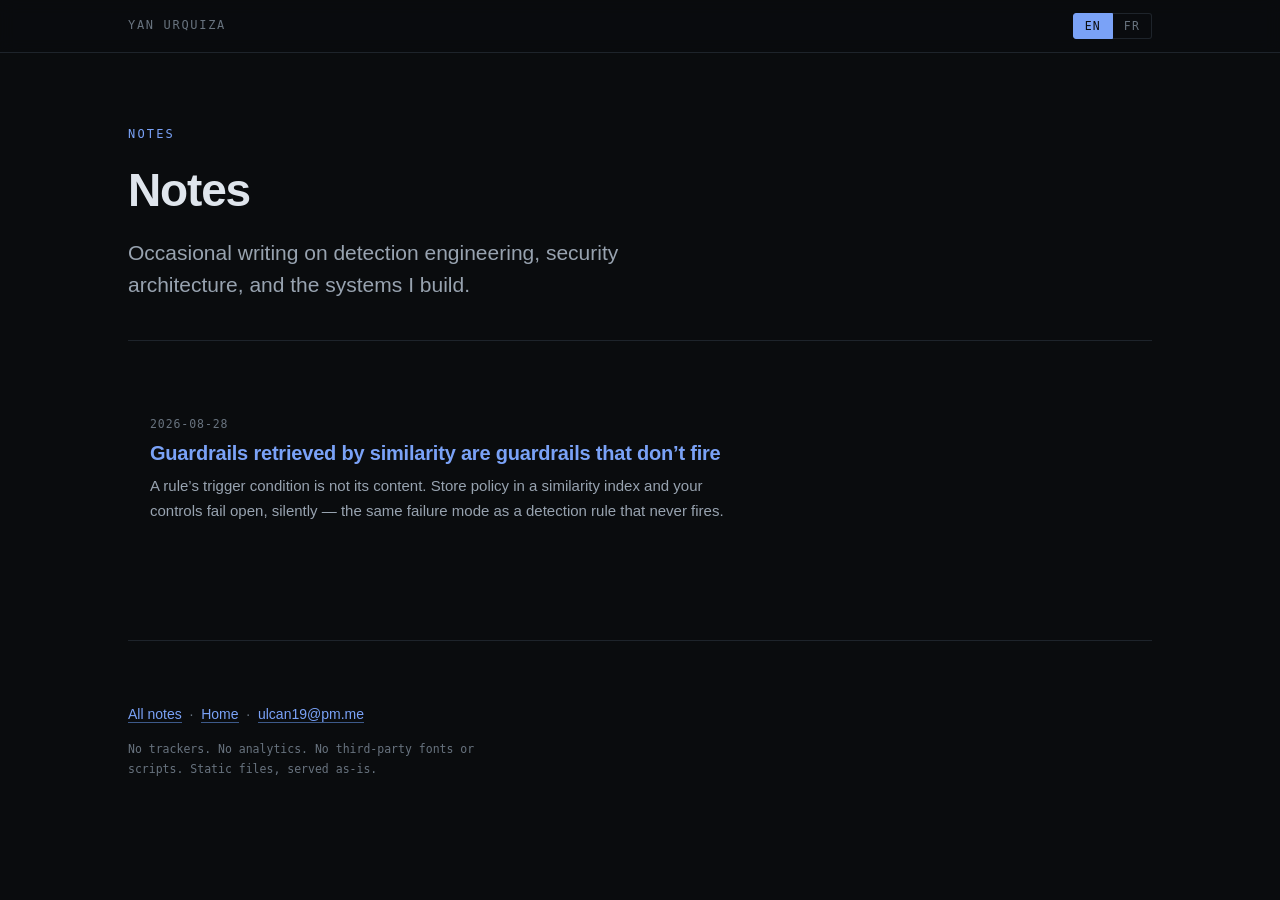
==== notes/index.html @ e9f8033a "Add files via upload" ====
<!DOCTYPE html>
<!--
  Same rules as the front page: one file, no build output you cannot read,
  no third-party anything. The CSP below is enforced by hash, so if you
  change a byte of the inline style or script, the page stops executing it.
  Regenerate with build.py rather than editing the hashes by hand.

  Disclosure policy: /.well-known/security.txt
  - Yan
-->
<html lang="en">
<head>
<meta charset="utf-8">
<meta http-equiv="Content-Security-Policy" content="default-src 'none'; script-src 'sha256-jDM9x6cBSdHw3IlmxhDavpbhiIbKsxoXAGTgVjQn0KA='; style-src 'sha256-35J4e5z7XOuIh4kIiBUbuSPBWTdDoBjlUQrKYLNTdx4='; img-src 'self' data:; connect-src 'none'; form-action 'none'; base-uri 'none'; upgrade-insecure-requests">
<meta name="viewport" content="width=device-width, initial-scale=1">
<title>Notes — Yan Urquiza</title>
<meta name="description" content="Occasional writing on detection engineering, security architecture, and the systems I build.">
<meta property="og:title" content="Notes — Yan Urquiza">
<meta property="og:description" content="Occasional writing on detection engineering, security architecture, and the systems I build.">
<meta property="og:type" content="website">
<link rel="canonical" href="https://yan.kitaribu.xyz/notes/">
<style>
:root{
  --bg:#0a0c0e; --bg-2:#101317; --line:#1e242b; --line-2:#2a323b;
  --fg:#dfe5ec; --fg-dim:#98a3b0; --fg-faint:#68737f;
  --accent:#7aa2f7; --accent-dim:#3d5a8a; --warm:#e0a458; --good:#6cc39a;
  --mono:ui-monospace,"SF Mono",SFMono-Regular,"JetBrains Mono",Menlo,Consolas,monospace;
  --sans:-apple-system,BlinkMacSystemFont,"Segoe UI",Inter,Roboto,Helvetica,Arial,sans-serif;
  --measure:68ch;
}
*{box-sizing:border-box}
html{scroll-behavior:smooth}
body{margin:0;background:var(--bg);color:var(--fg);font-family:var(--sans);font-size:16.5px;line-height:1.65;-webkit-font-smoothing:antialiased}
.wrap{max-width:1080px;margin:0 auto;padding:0 28px}
a{color:var(--accent);text-decoration:none;border-bottom:1px solid var(--accent-dim)}
a:hover{border-bottom-color:var(--accent)}
.langbar{position:sticky;top:0;z-index:20;background:rgba(10,12,14,.86);backdrop-filter:blur(8px);border-bottom:1px solid var(--line)}
.langbar .wrap{display:flex;justify-content:space-between;align-items:center;height:52px;gap:16px}
.sig{font-family:var(--mono);font-size:12px;letter-spacing:.14em;text-transform:uppercase;color:var(--fg-faint);border:0}
a.sig:hover{color:var(--fg)}
.langs{display:flex}
.langs button{font-family:var(--mono);font-size:11.5px;letter-spacing:.1em;background:transparent;color:var(--fg-faint);border:1px solid var(--line);padding:5px 11px;cursor:pointer;transition:.15s}
.langs button:first-child{border-radius:3px 0 0 3px}
.langs button:last-child{border-radius:0 3px 3px 0;border-left:0}
.langs button[aria-pressed="true"]{color:var(--bg);background:var(--accent);border-color:var(--accent)}
.eyebrow{font-family:var(--mono);font-size:12px;letter-spacing:.18em;text-transform:uppercase;color:var(--accent);margin:0 0 20px}
h1{font-size:clamp(30px,4.6vw,46px);line-height:1.1;letter-spacing:-.025em;margin:0 0 22px;font-weight:600;max-width:24ch}
footer{padding:48px 0 72px;color:var(--fg-faint);font-size:14px;border-top:1px solid var(--line);margin-top:64px}
.foot-note{font-family:var(--mono);font-size:11.5px;line-height:1.7;max-width:52ch;margin:14px 0 0}
[data-lang-block]{display:none}
[data-lang-block].on{display:block}
.post-head{padding:72px 0 40px;border-bottom:1px solid var(--line)}
.meta{font-family:var(--mono);font-size:11.5px;letter-spacing:.1em;text-transform:uppercase;color:var(--fg-faint);margin:0}
.standfirst{font-size:clamp(18px,2.2vw,21px);line-height:1.5;color:var(--fg-dim);max-width:46ch;margin:0}
.prose{padding:48px 0 8px;max-width:var(--measure)}
.prose h2{font-size:clamp(21px,2.7vw,27px);line-height:1.25;letter-spacing:-.02em;margin:52px 0 16px;font-weight:600}
.prose h2:first-child{margin-top:0}
.prose h3{font-size:17.5px;margin:34px 0 10px;font-weight:600;letter-spacing:-.01em}
.prose p{margin:0 0 18px}
.prose ul,.prose ol{margin:0 0 18px;padding-left:22px}
.prose li{margin:0 0 9px}
.prose strong{color:var(--fg);font-weight:600}
.prose code{font-family:var(--mono);font-size:.88em;color:var(--warm);background:var(--bg-2);border:1px solid var(--line);border-radius:3px;padding:1px 5px}
.quote{border-left:2px solid var(--accent-dim);padding:2px 0 2px 20px;margin:0 0 20px;color:var(--fg);font-family:var(--mono);font-size:14.5px;line-height:1.6}
.callout{border:1px solid var(--line);border-left:2px solid var(--warm);border-radius:0 4px 4px 0;background:var(--bg-2);padding:20px 22px;margin:0 0 22px}
.callout p:last-child{margin-bottom:0}
.layers{width:100%;border-collapse:collapse;margin:0 0 22px;font-size:14.5px}
.layers th,.layers td{text-align:left;padding:11px 14px 11px 0;border-bottom:1px solid var(--line);vertical-align:top}
.layers th{font-family:var(--mono);font-size:11px;letter-spacing:.12em;text-transform:uppercase;color:var(--fg-faint);font-weight:400}
.layers td:first-child{color:var(--fg);font-weight:600;white-space:nowrap}
.layers code{white-space:nowrap}
.kicker{font-size:19px;line-height:1.5;color:var(--fg);border-top:1px solid var(--line);padding-top:26px;margin:38px 0 0}
.repo{display:flex;flex-wrap:wrap;gap:10px;margin:34px 0 0}
.repo a{font-family:var(--mono);font-size:12.5px;letter-spacing:.06em;border:1px solid var(--line-2);border-radius:3px;padding:10px 16px;color:var(--fg-dim);transition:.15s}
.repo a:hover{color:var(--fg);border-color:var(--accent-dim);background:var(--bg-2)}
.notes-list{list-style:none;margin:0;padding:0;max-width:var(--measure)}
.notes-list li{border-bottom:1px solid var(--line);padding:26px 0}
.notes-list li:last-child{border-bottom:0}
.notes-list .d{font-family:var(--mono);font-size:11.5px;letter-spacing:.08em;color:var(--fg-faint);display:block;margin-bottom:7px}
.notes-list h2{font-size:20px;margin:0 0 8px;font-weight:600;letter-spacing:-.01em}
.notes-list h2 a{border:0}
.notes-list p{color:var(--fg-dim);font-size:15px;margin:0}
</style>
</head>
<body>
<div class="langbar">
  <div class="wrap">
    <a class="sig" href="/">Yan Urquiza</a>
    <div class="langs" role="group" aria-label="Language">
      <button type="button" data-lang="en" aria-pressed="true">EN</button>
      <button type="button" data-lang="fr" aria-pressed="false">FR</button>
    </div>
  </div>
</div>
<div class="wrap">
<header class="post-head">
  <p class="eyebrow" data-en="Notes" data-fr="Notes"></p>
  <h1 data-en="Notes" data-fr="Notes"></h1>
  <p class="standfirst" data-en="Occasional writing on detection engineering, security architecture, and the systems I build."
     data-fr="Écrits occasionnels sur l&rsquo;ingénierie de détection, l&rsquo;architecture de sécurité, et les systèmes que je construis."></p>
</header>

<section class="prose">
<ul class="notes-list">
  <li>
    <span class="d"><time datetime="2026-08-28">2026-08-28</time></span>
    <h2><a href="/notes/guardrails-retrieved-by-similarity/"
           data-en="Guardrails retrieved by similarity are guardrails that don&rsquo;t fire"
           data-fr="Un garde-fou récupéré par similarité est un garde-fou qui ne se déclenche pas"></a></h2>
    <p data-en="A rule&rsquo;s trigger condition is not its content. Store policy in a similarity index and your controls fail open, silently &mdash; the same failure mode as a detection rule that never fires."
       data-fr="La condition de déclenchement d&rsquo;une règle n&rsquo;est pas son contenu. Rangez la politique dans un index de similarité et vos contrôles échouent en silence &mdash; le mode de défaillance d&rsquo;une règle de détection qui ne se déclenche jamais."></p>
  </li>
</ul>
</section>

<footer>
  <p><a href="/notes/" data-en="All notes" data-fr="Toutes les notes"></a> &nbsp;·&nbsp; <a href="/" data-en="Home" data-fr="Accueil"></a> &nbsp;·&nbsp; <a href="mailto:ulcan19@pm.me">ulcan19@pm.me</a></p>
  <p class="foot-note" data-en="No trackers. No analytics. No third-party fonts or scripts. Static files, served as-is."
     data-fr="Aucun traceur. Aucune analytique. Aucune police ni script tiers. Des fichiers statiques, servis tels quels."></p>
</footer>
</div>
<script>
(function(){
  var buttons = document.querySelectorAll('.langs button');
  var blocks = document.querySelectorAll('[data-lang-block]');
  var attrs = document.querySelectorAll('[data-en],[data-fr]');
  function setLang(lang){
    document.documentElement.lang = lang;
    blocks.forEach(function(b){ b.classList.toggle('on', b.dataset.langBlock === lang); });
    attrs.forEach(function(n){
      var v = n.getAttribute('data-' + lang);
      if (v !== null) n.textContent = v;
    });
    buttons.forEach(function(b){ b.setAttribute('aria-pressed', String(b.dataset.lang === lang)); });
    try { localStorage.setItem('yu-lang', lang); } catch(e){}
  }
  buttons.forEach(function(b){ b.addEventListener('click', function(){ setLang(b.dataset.lang); }); });
  var saved = null;
  try { saved = localStorage.getItem('yu-lang'); } catch(e){}
  if (!saved) saved = (navigator.language||'en').toLowerCase().indexOf('fr') === 0 ? 'fr' : 'en';
  setLang(saved);
})();
</script>
</body>
</html>
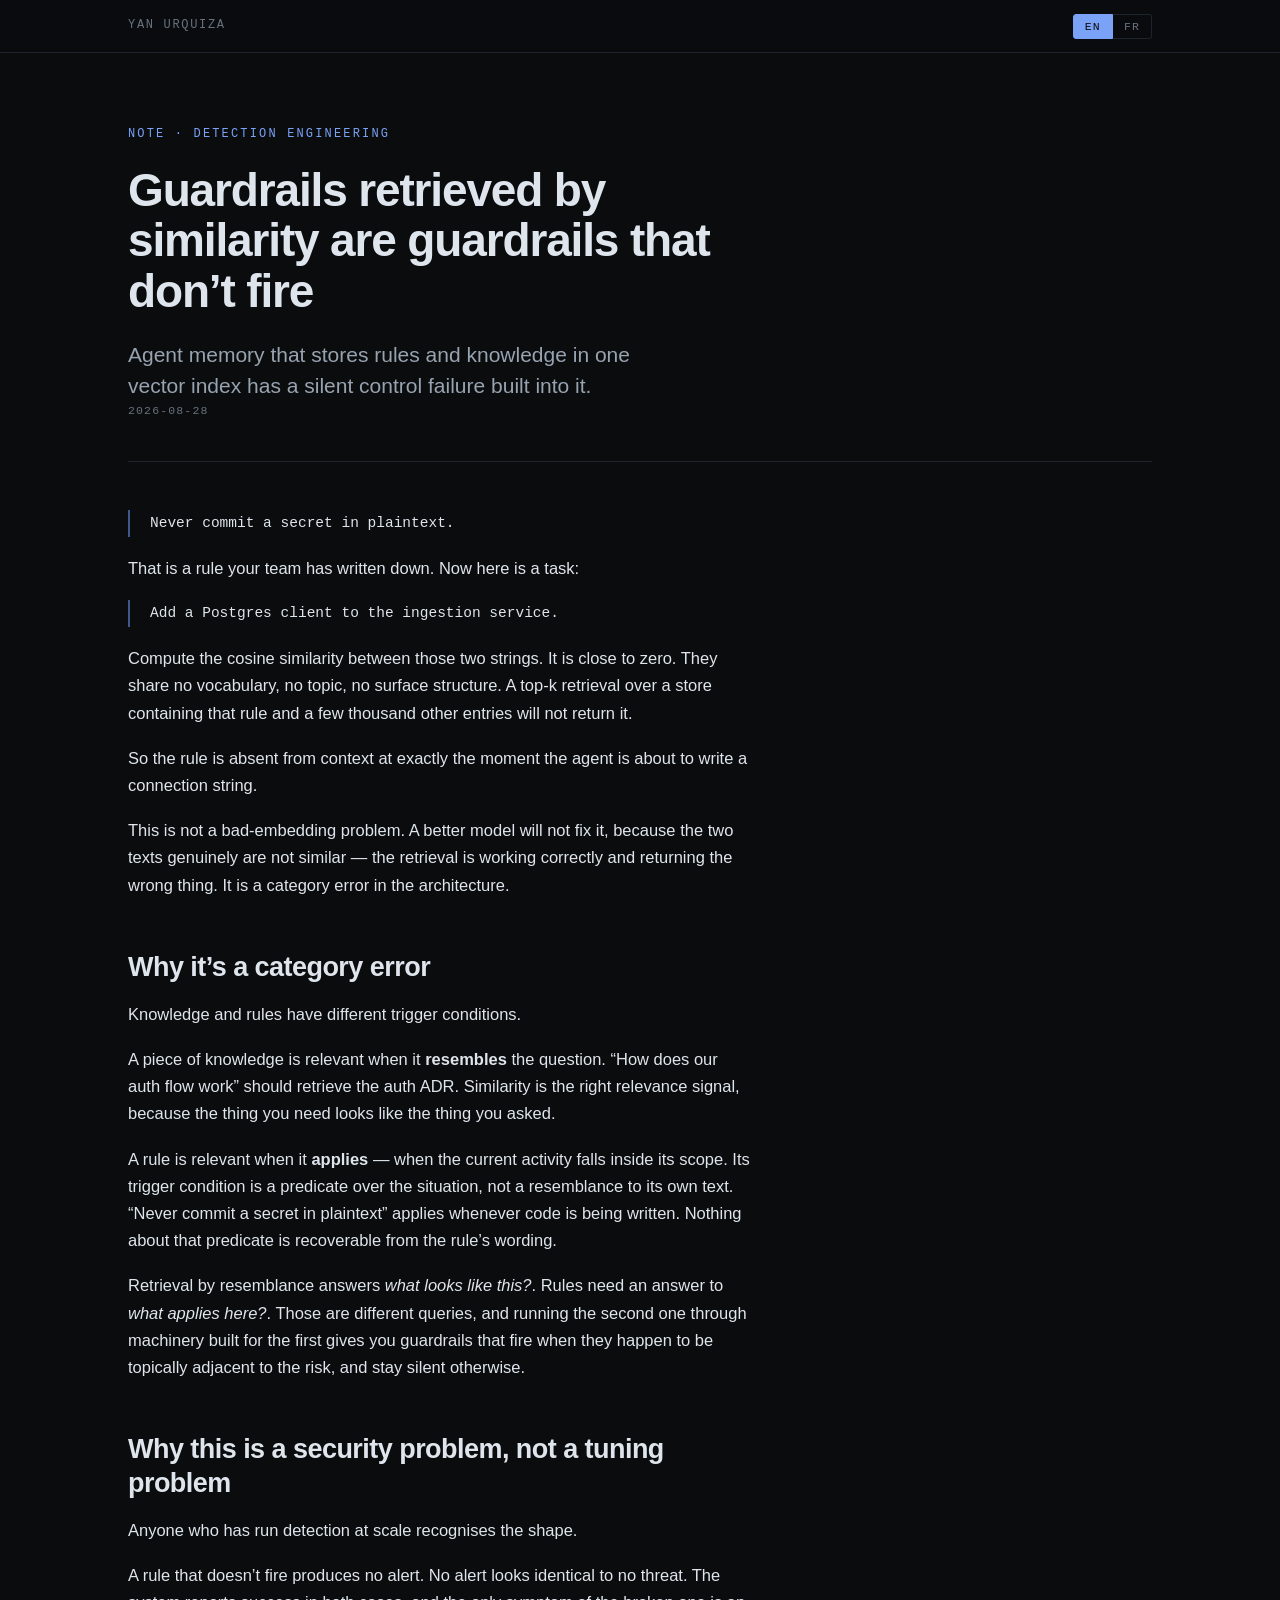
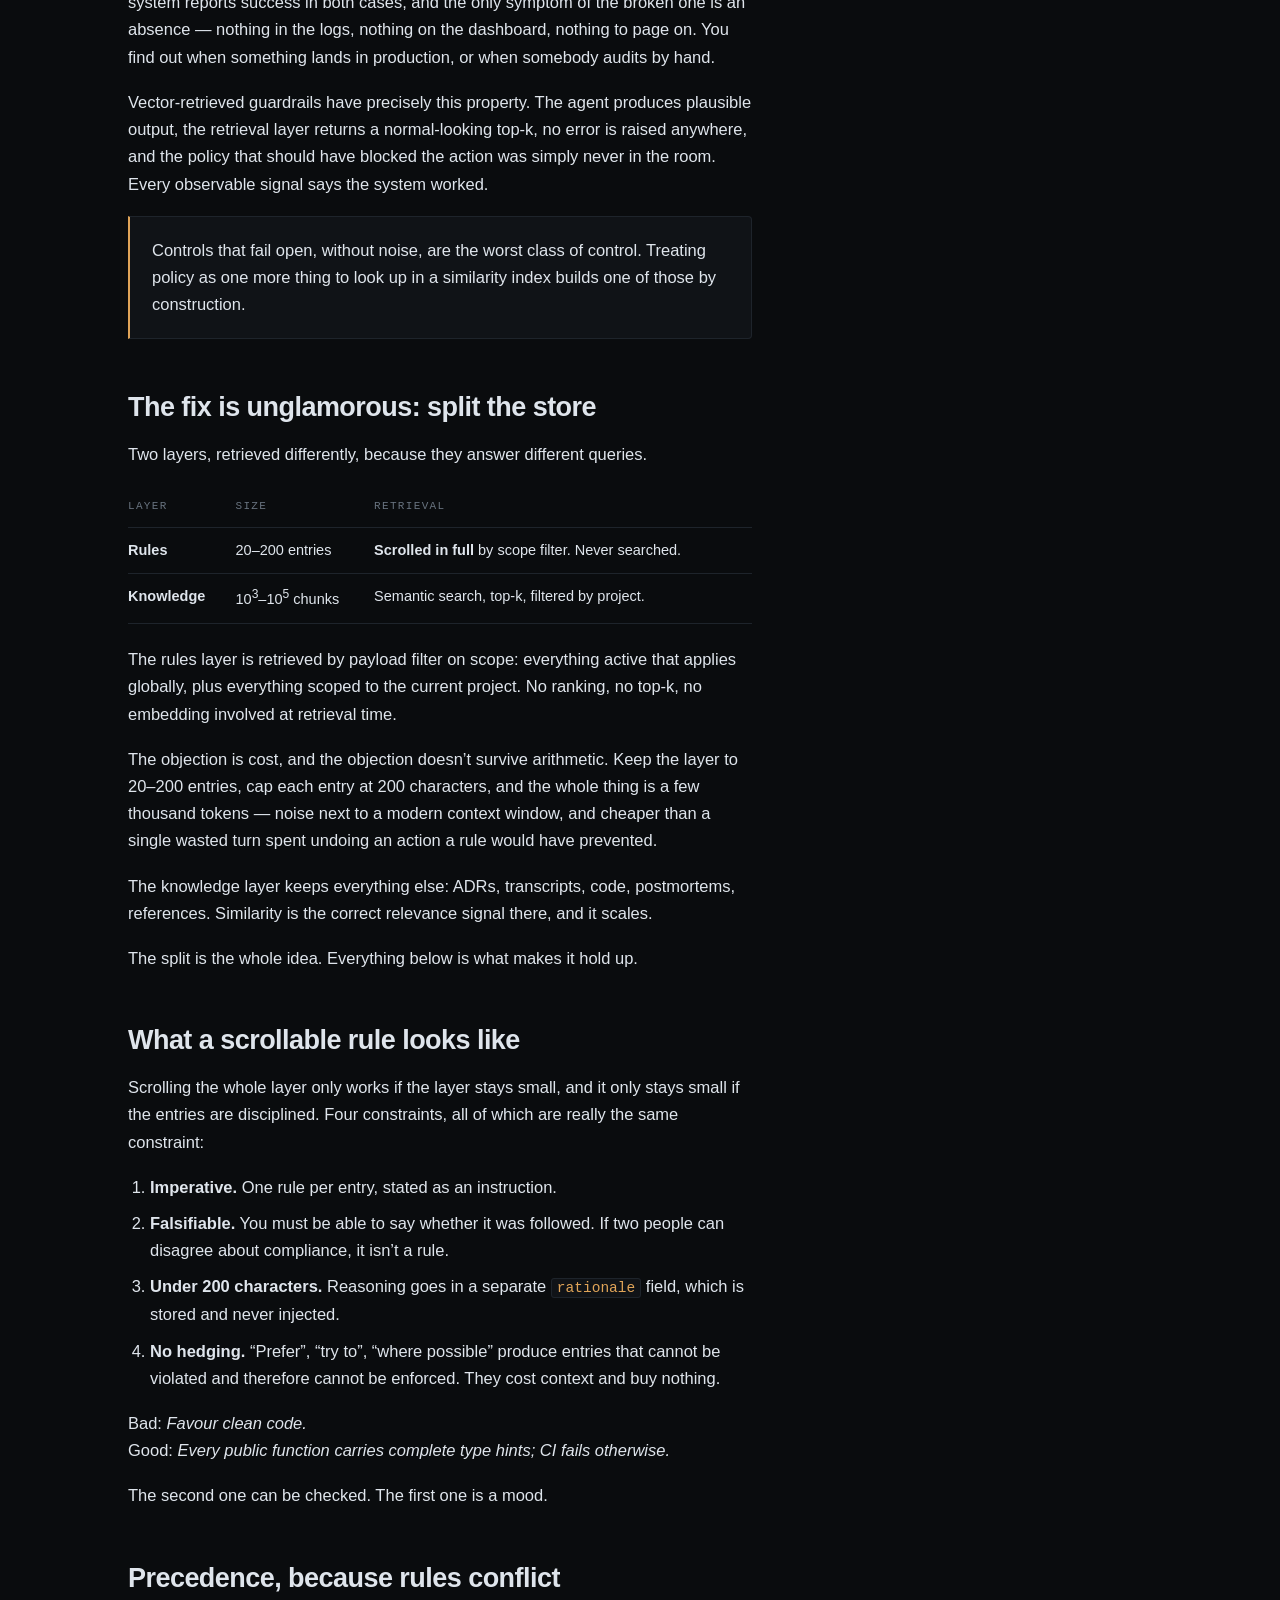
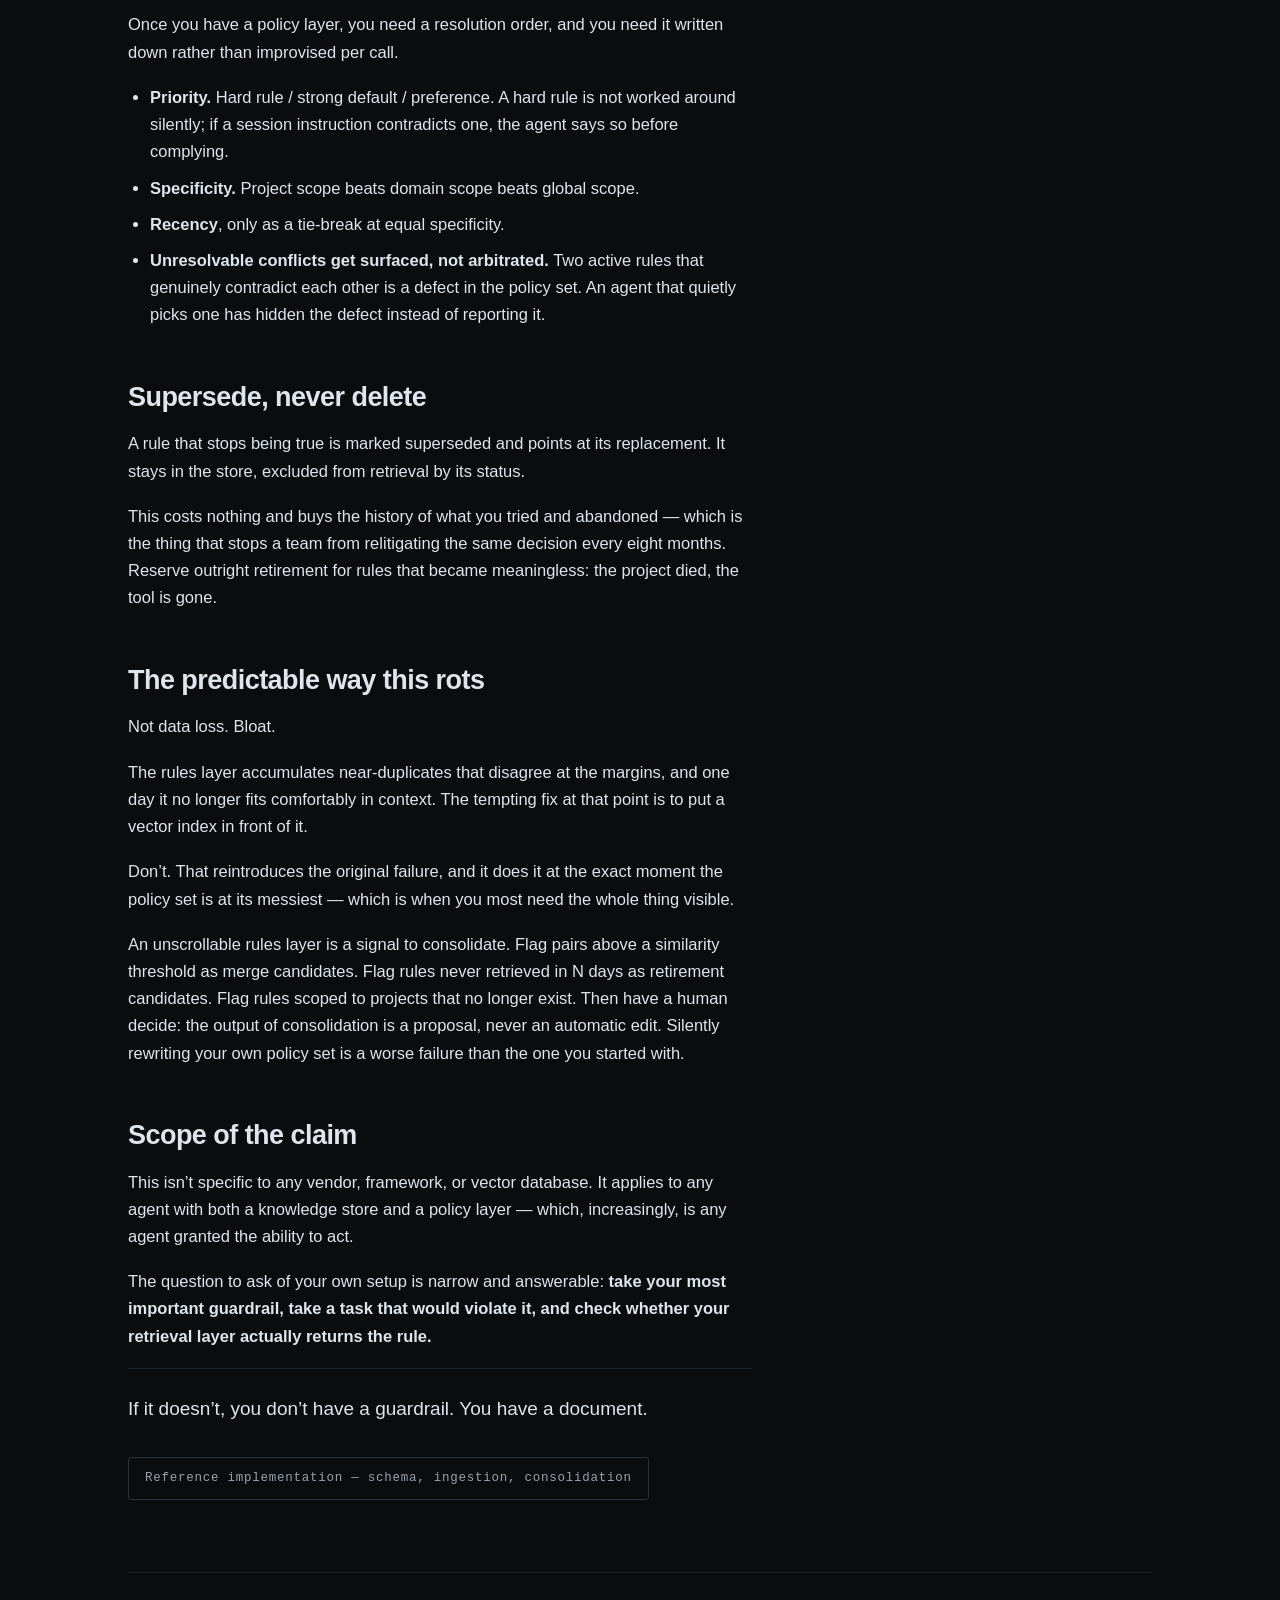
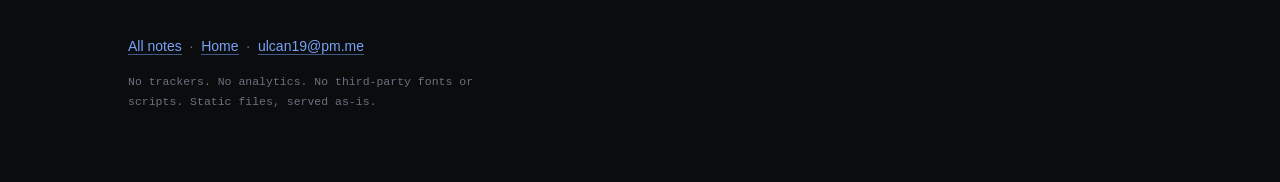
==== commit 1f7c388e: "Add files via upload" ====
--- a/notes/index.html
+++ b/notes/index.html
@@ -11,14 +11,14 @@
 <html lang="en">
 <head>
 <meta charset="utf-8">
-<meta http-equiv="Content-Security-Policy" content="default-src 'none'; script-src 'sha256-jDM9x6cBSdHw3IlmxhDavpbhiIbKsxoXAGTgVjQn0KA='; style-src 'sha256-35J4e5z7XOuIh4kIiBUbuSPBWTdDoBjlUQrKYLNTdx4='; img-src 'self' data:; connect-src 'none'; form-action 'none'; base-uri 'none'; upgrade-insecure-requests">
+<meta http-equiv="Content-Security-Policy" content="default-src 'none'; script-src 'sha256-KfGsESvEz+jCX8xVicMwv64JnHQrKuyaW6OFuk45C/k='; style-src 'sha256-35J4e5z7XOuIh4kIiBUbuSPBWTdDoBjlUQrKYLNTdx4='; img-src 'self' data:; connect-src 'none'; form-action 'none'; base-uri 'none'; upgrade-insecure-requests">
 <meta name="viewport" content="width=device-width, initial-scale=1">
-<title>Notes — Yan Urquiza</title>
-<meta name="description" content="Occasional writing on detection engineering, security architecture, and the systems I build.">
-<meta property="og:title" content="Notes — Yan Urquiza">
-<meta property="og:description" content="Occasional writing on detection engineering, security architecture, and the systems I build.">
-<meta property="og:type" content="website">
-<link rel="canonical" href="https://yan.kitaribu.xyz/notes/">
+<title>Guardrails retrieved by similarity are guardrails that don't fire — Yan Urquiza</title>
+<meta name="description" content="A rule's trigger condition is not its content. Storing agent policy in a similarity index builds a control that fails open, silently.">
+<meta property="og:title" content="Guardrails retrieved by similarity are guardrails that don't fire">
+<meta property="og:description" content="A rule's trigger condition is not its content. Storing agent policy in a similarity index builds a control that fails open, silently.">
+<meta property="og:type" content="article">
+<link rel="canonical" href="https://yan.kitaribu.xyz/notes/guardrails-retrieved-by-similarity/">
 <style>
 :root{
   --bg:#0a0c0e; --bg-2:#101317; --line:#1e242b; --line-2:#2a323b;
@@ -94,33 +94,250 @@
 </div>
 <div class="wrap">
 <header class="post-head">
-  <p class="eyebrow" data-en="Notes" data-fr="Notes"></p>
-  <h1 data-en="Notes" data-fr="Notes"></h1>
-  <p class="standfirst" data-en="Occasional writing on detection engineering, security architecture, and the systems I build."
-     data-fr="Écrits occasionnels sur l&rsquo;ingénierie de détection, l&rsquo;architecture de sécurité, et les systèmes que je construis."></p>
+  <p class="eyebrow" data-en="Note &middot; Detection engineering" data-fr="Note &middot; Ingénierie de détection">Note &middot; Detection engineering</p>
+  <h1 data-en="Guardrails retrieved by similarity are guardrails that don&rsquo;t fire"
+      data-fr="Un garde-fou récupéré par similarité est un garde-fou qui ne se déclenche pas">Guardrails retrieved by similarity are guardrails that don&rsquo;t fire</h1>
+  <p class="standfirst" data-en="Agent memory that stores rules and knowledge in one vector index has a silent control failure built into it."
+     data-fr="Une mémoire d&rsquo;agent qui range règles et connaissances dans un même index vectoriel embarque une défaillance de contrôle silencieuse.">Agent memory that stores rules and knowledge in one vector index has a silent control failure built into it.</p>
+  <p class="meta"><time datetime="2026-08-28">2026-08-28</time></p>
 </header>
 
-<section class="prose">
-<ul class="notes-list">
-  <li>
-    <span class="d"><time datetime="2026-08-28">2026-08-28</time></span>
-    <h2><a href="/notes/guardrails-retrieved-by-similarity/"
-           data-en="Guardrails retrieved by similarity are guardrails that don&rsquo;t fire"
-           data-fr="Un garde-fou récupéré par similarité est un garde-fou qui ne se déclenche pas"></a></h2>
-    <p data-en="A rule&rsquo;s trigger condition is not its content. Store policy in a similarity index and your controls fail open, silently &mdash; the same failure mode as a detection rule that never fires."
-       data-fr="La condition de déclenchement d&rsquo;une règle n&rsquo;est pas son contenu. Rangez la politique dans un index de similarité et vos contrôles échouent en silence &mdash; le mode de défaillance d&rsquo;une règle de détection qui ne se déclenche jamais."></p>
-  </li>
+<article class="prose">
+<div data-lang-block="en" class="on">
+
+<p class="quote">Never commit a secret in plaintext.</p>
+
+<p>That is a rule your team has written down. Now here is a task:</p>
+
+<p class="quote">Add a Postgres client to the ingestion service.</p>
+
+<p>Compute the cosine similarity between those two strings. It is close to zero. They share no vocabulary, no topic, no surface structure. A top-k retrieval over a store containing that rule and a few thousand other entries will not return it.</p>
+
+<p>So the rule is absent from context at exactly the moment the agent is about to write a connection string.</p>
+
+<p>This is not a bad-embedding problem. A better model will not fix it, because the two texts genuinely are not similar &mdash; the retrieval is working correctly and returning the wrong thing. It is a category error in the architecture.</p>
+
+<h2>Why it&rsquo;s a category error</h2>
+
+<p>Knowledge and rules have different trigger conditions.</p>
+
+<p>A piece of knowledge is relevant when it <strong>resembles</strong> the question. &ldquo;How does our auth flow work&rdquo; should retrieve the auth ADR. Similarity is the right relevance signal, because the thing you need looks like the thing you asked.</p>
+
+<p>A rule is relevant when it <strong>applies</strong> &mdash; when the current activity falls inside its scope. Its trigger condition is a predicate over the situation, not a resemblance to its own text. &ldquo;Never commit a secret in plaintext&rdquo; applies whenever code is being written. Nothing about that predicate is recoverable from the rule&rsquo;s wording.</p>
+
+<p>Retrieval by resemblance answers <em>what looks like this?</em>. Rules need an answer to <em>what applies here?</em>. Those are different queries, and running the second one through machinery built for the first gives you guardrails that fire when they happen to be topically adjacent to the risk, and stay silent otherwise.</p>
+
+<h2>Why this is a security problem, not a tuning problem</h2>
+
+<p>Anyone who has run detection at scale recognises the shape.</p>
+
+<p>A rule that doesn&rsquo;t fire produces no alert. No alert looks identical to no threat. The system reports success in both cases, and the only symptom of the broken one is an absence &mdash; nothing in the logs, nothing on the dashboard, nothing to page on. You find out when something lands in production, or when somebody audits by hand.</p>
+
+<p>Vector-retrieved guardrails have precisely this property. The agent produces plausible output, the retrieval layer returns a normal-looking top-k, no error is raised anywhere, and the policy that should have blocked the action was simply never in the room. Every observable signal says the system worked.</p>
+
+<div class="callout"><p>Controls that fail open, without noise, are the worst class of control. Treating policy as one more thing to look up in a similarity index builds one of those by construction.</p></div>
+
+<h2>The fix is unglamorous: split the store</h2>
+
+<p>Two layers, retrieved differently, because they answer different queries.</p>
+
+<table class="layers">
+<thead><tr><th>Layer</th><th>Size</th><th>Retrieval</th></tr></thead>
+<tbody>
+<tr><td>Rules</td><td>20&ndash;200 entries</td><td><strong>Scrolled in full</strong> by scope filter. Never searched.</td></tr>
+<tr><td>Knowledge</td><td>10<sup>3</sup>&ndash;10<sup>5</sup> chunks</td><td>Semantic search, top-k, filtered by project.</td></tr>
+</tbody>
+</table>
+
+<p>The rules layer is retrieved by payload filter on scope: everything active that applies globally, plus everything scoped to the current project. No ranking, no top-k, no embedding involved at retrieval time.</p>
+
+<p>The objection is cost, and the objection doesn&rsquo;t survive arithmetic. Keep the layer to 20&ndash;200 entries, cap each entry at 200 characters, and the whole thing is a few thousand tokens &mdash; noise next to a modern context window, and cheaper than a single wasted turn spent undoing an action a rule would have prevented.</p>
+
+<p>The knowledge layer keeps everything else: ADRs, transcripts, code, postmortems, references. Similarity is the correct relevance signal there, and it scales.</p>
+
+<p>The split is the whole idea. Everything below is what makes it hold up.</p>
+
+<h2>What a scrollable rule looks like</h2>
+
+<p>Scrolling the whole layer only works if the layer stays small, and it only stays small if the entries are disciplined. Four constraints, all of which are really the same constraint:</p>
+
+<ol>
+<li><strong>Imperative.</strong> One rule per entry, stated as an instruction.</li>
+<li><strong>Falsifiable.</strong> You must be able to say whether it was followed. If two people can disagree about compliance, it isn&rsquo;t a rule.</li>
+<li><strong>Under 200 characters.</strong> Reasoning goes in a separate <code>rationale</code> field, which is stored and never injected.</li>
+<li><strong>No hedging.</strong> &ldquo;Prefer&rdquo;, &ldquo;try to&rdquo;, &ldquo;where possible&rdquo; produce entries that cannot be violated and therefore cannot be enforced. They cost context and buy nothing.</li>
+</ol>
+
+<p>Bad: <em>Favour clean code.</em><br>
+Good: <em>Every public function carries complete type hints; CI fails otherwise.</em></p>
+
+<p>The second one can be checked. The first one is a mood.</p>
+
+<h2>Precedence, because rules conflict</h2>
+
+<p>Once you have a policy layer, you need a resolution order, and you need it written down rather than improvised per call.</p>
+
+<ul>
+<li><strong>Priority.</strong> Hard rule / strong default / preference. A hard rule is not worked around silently; if a session instruction contradicts one, the agent says so before complying.</li>
+<li><strong>Specificity.</strong> Project scope beats domain scope beats global scope.</li>
+<li><strong>Recency</strong>, only as a tie-break at equal specificity.</li>
+<li><strong>Unresolvable conflicts get surfaced, not arbitrated.</strong> Two active rules that genuinely contradict each other is a defect in the policy set. An agent that quietly picks one has hidden the defect instead of reporting it.</li>
 </ul>
-</section>
+
+<h2>Supersede, never delete</h2>
+
+<p>A rule that stops being true is marked superseded and points at its replacement. It stays in the store, excluded from retrieval by its status.</p>
+
+<p>This costs nothing and buys the history of what you tried and abandoned &mdash; which is the thing that stops a team from relitigating the same decision every eight months. Reserve outright retirement for rules that became meaningless: the project died, the tool is gone.</p>
+
+<h2>The predictable way this rots</h2>
+
+<p>Not data loss. Bloat.</p>
+
+<p>The rules layer accumulates near-duplicates that disagree at the margins, and one day it no longer fits comfortably in context. The tempting fix at that point is to put a vector index in front of it.</p>
+
+<p>Don&rsquo;t. That reintroduces the original failure, and it does it at the exact moment the policy set is at its messiest &mdash; which is when you most need the whole thing visible.</p>
+
+<p>An unscrollable rules layer is a signal to consolidate. Flag pairs above a similarity threshold as merge candidates. Flag rules never retrieved in N days as retirement candidates. Flag rules scoped to projects that no longer exist. Then have a human decide: the output of consolidation is a proposal, never an automatic edit. Silently rewriting your own policy set is a worse failure than the one you started with.</p>
+
+<h2>Scope of the claim</h2>
+
+<p>This isn&rsquo;t specific to any vendor, framework, or vector database. It applies to any agent with both a knowledge store and a policy layer &mdash; which, increasingly, is any agent granted the ability to act.</p>
+
+<p>The question to ask of your own setup is narrow and answerable: <strong>take your most important guardrail, take a task that would violate it, and check whether your retrieval layer actually returns the rule.</strong></p>
+
+<p class="kicker">If it doesn&rsquo;t, you don&rsquo;t have a guardrail. You have a document.</p>
+
+<div class="repo">
+<a href="https://github.com/Karibusan/scoped-memory" rel="noopener">Reference implementation &mdash; schema, ingestion, consolidation</a>
+</div>
+
+</div>
+
+<div data-lang-block="fr">
+
+<p class="quote">Ne jamais commiter un secret en clair.</p>
+
+<p>Voilà une règle que votre équipe a écrite. Voici maintenant une tâche&nbsp;:</p>
+
+<p class="quote">Ajouter un client Postgres au service d&rsquo;ingestion.</p>
+
+<p>Calculez la similarité cosinus entre ces deux chaînes. Elle est proche de zéro. Aucun vocabulaire commun, aucun sujet commun, aucune structure commune. Une recherche top-k sur un index contenant cette règle et quelques milliers d&rsquo;autres entrées ne la retournera pas.</p>
+
+<p>La règle est donc absente du contexte au moment précis où l&rsquo;agent s&rsquo;apprête à écrire une chaîne de connexion.</p>
+
+<p>Ce n&rsquo;est pas un problème d&rsquo;embedding. Un meilleur modèle n&rsquo;y changera rien&nbsp;: les deux textes ne se ressemblent réellement pas &mdash; la recherche fonctionne correctement et retourne la mauvaise chose. C&rsquo;est une erreur de catégorie dans l&rsquo;architecture.</p>
+
+<h2>Pourquoi c&rsquo;est une erreur de catégorie</h2>
+
+<p>Connaissances et règles n&rsquo;ont pas la même condition de déclenchement.</p>
+
+<p>Une connaissance est pertinente quand elle <strong>ressemble</strong> à la question. «&nbsp;Comment marche notre flux d&rsquo;authentification&nbsp;» doit retourner l&rsquo;ADR correspondant. La similarité est le bon signal de pertinence, parce que ce dont vous avez besoin ressemble à ce que vous avez demandé.</p>
+
+<p>Une règle est pertinente quand elle <strong>s&rsquo;applique</strong> &mdash; quand l&rsquo;activité en cours tombe dans sa portée. Sa condition de déclenchement est un prédicat sur la situation, pas une ressemblance avec son propre texte. «&nbsp;Ne jamais commiter un secret en clair&nbsp;» s&rsquo;applique dès qu&rsquo;on écrit du code. Rien de ce prédicat n&rsquo;est récupérable depuis la formulation de la règle.</p>
+
+<p>La récupération par ressemblance répond à <em>qu&rsquo;est-ce qui ressemble à ça&nbsp;?</em>. Les règles exigent une réponse à <em>qu&rsquo;est-ce qui s&rsquo;applique ici&nbsp;?</em>. Ce sont deux requêtes différentes, et faire passer la seconde par une machinerie conçue pour la première donne des garde-fous qui se déclenchent quand ils se trouvent être thématiquement voisins du risque, et restent muets sinon.</p>
+
+<h2>Pourquoi c&rsquo;est un problème de sécurité, pas de réglage</h2>
+
+<p>Quiconque a fait de la détection à l&rsquo;échelle reconnaît le motif.</p>
+
+<p>Une règle qui ne se déclenche pas ne produit aucune alerte. L&rsquo;absence d&rsquo;alerte est indiscernable de l&rsquo;absence de menace. Le système signale un succès dans les deux cas, et le seul symptôme du cas défaillant est une absence &mdash; rien dans les logs, rien sur le tableau de bord, rien qui réveille personne. On l&rsquo;apprend quand quelque chose atterrit en production, ou quand quelqu&rsquo;un audite à la main.</p>
+
+<p>Les garde-fous récupérés par vecteur ont exactement cette propriété. L&rsquo;agent produit une sortie plausible, la couche de récupération retourne un top-k d&rsquo;apparence normale, aucune erreur nulle part, et la politique qui aurait dû bloquer l&rsquo;action n&rsquo;était simplement jamais dans la pièce. Tous les signaux observables disent que le système a marché.</p>
+
+<div class="callout"><p>Les contrôles qui échouent en mode passant, sans bruit, sont la pire catégorie de contrôle. Traiter la politique comme une chose de plus à chercher dans un index de similarité en construit un par conception.</p></div>
+
+<h2>Le correctif est sans gloire&nbsp;: séparer le stockage</h2>
+
+<p>Deux couches, récupérées différemment, parce qu&rsquo;elles répondent à des requêtes différentes.</p>
+
+<table class="layers">
+<thead><tr><th>Couche</th><th>Volume</th><th>Récupération</th></tr></thead>
+<tbody>
+<tr><td>Règles</td><td>20&ndash;200 entrées</td><td><strong>Scrollée intégralement</strong> par filtre de portée. Jamais cherchée.</td></tr>
+<tr><td>Connaissances</td><td>10<sup>3</sup>&ndash;10<sup>5</sup> chunks</td><td>Recherche sémantique, top-k, filtrée par projet.</td></tr>
+</tbody>
+</table>
+
+<p>La couche de règles se récupère par filtre sur le payload&nbsp;: tout ce qui est actif et s&rsquo;applique globalement, plus tout ce qui est rattaché au projet courant. Aucun classement, aucun top-k, aucun embedding impliqué au moment de la récupération.</p>
+
+<p>L&rsquo;objection est le coût, et elle ne survit pas à l&rsquo;arithmétique. Maintenez la couche entre 20 et 200 entrées, plafonnez chacune à 200 caractères, et l&rsquo;ensemble pèse quelques milliers de tokens &mdash; du bruit à côté d&rsquo;une fenêtre de contexte moderne, et moins cher qu&rsquo;un seul tour gâché à défaire une action qu&rsquo;une règle aurait empêchée.</p>
+
+<p>La couche de connaissances garde tout le reste&nbsp;: ADR, transcriptions, code, postmortems, références. La similarité y est le bon signal de pertinence, et elle passe à l&rsquo;échelle.</p>
+
+<p>La séparation, c&rsquo;est toute l&rsquo;idée. Ce qui suit ne sert qu&rsquo;à la rendre tenable.</p>
+
+<h2>À quoi ressemble une règle scrollable</h2>
+
+<p>Scroller toute la couche ne fonctionne que si elle reste petite, et elle ne reste petite que si les entrées sont disciplinées. Quatre contraintes, qui n&rsquo;en font qu&rsquo;une&nbsp;:</p>
+
+<ol>
+<li><strong>Impérative.</strong> Une règle par entrée, formulée comme une instruction.</li>
+<li><strong>Falsifiable.</strong> On doit pouvoir dire si elle a été respectée. Si deux personnes peuvent en débattre, ce n&rsquo;est pas une règle.</li>
+<li><strong>Moins de 200 caractères.</strong> Le raisonnement va dans un champ <code>rationale</code> séparé, stocké et jamais injecté.</li>
+<li><strong>Aucune formulation molle.</strong> «&nbsp;Privilégier&nbsp;», «&nbsp;essayer de&nbsp;», «&nbsp;autant que possible&nbsp;» produisent des entrées qui ne peuvent pas être violées, donc pas appliquées. Elles coûtent du contexte et n&rsquo;achètent rien.</li>
+</ol>
+
+<p>Mauvais&nbsp;: <em>Privilégier du code propre.</em><br>
+Bon&nbsp;: <em>Toute fonction publique porte des type hints complets&nbsp;; le CI échoue sinon.</em></p>
+
+<p>La seconde est vérifiable. La première est une humeur.</p>
+
+<h2>Précédence, parce que les règles se contredisent</h2>
+
+<p>Dès qu&rsquo;on a une couche de politique, il faut un ordre de résolution, et il doit être écrit plutôt qu&rsquo;improvisé à chaque appel.</p>
+
+<ul>
+<li><strong>Priorité.</strong> Règle dure / défaut fort / préférence. Une règle dure ne se contourne pas en silence&nbsp;; si une consigne de session la contredit, l&rsquo;agent le dit avant d&rsquo;obéir.</li>
+<li><strong>Spécificité.</strong> La portée projet l&rsquo;emporte sur la portée domaine, qui l&rsquo;emporte sur la portée globale.</li>
+<li><strong>Récence</strong>, uniquement en départage à spécificité égale.</li>
+<li><strong>Les conflits insolubles sont signalés, pas arbitrés.</strong> Deux règles actives qui se contredisent réellement, c&rsquo;est un défaut du jeu de règles. Un agent qui en choisit une en silence a masqué le défaut au lieu de le signaler.</li>
+</ul>
+
+<h2>Superséder, jamais supprimer</h2>
+
+<p>Une règle qui cesse d&rsquo;être vraie est marquée supersédée et pointe vers celle qui la remplace. Elle reste dans le stockage, exclue de la récupération par son statut.</p>
+
+<p>Ça ne coûte rien et ça achète l&rsquo;historique de ce qu&rsquo;on a essayé puis abandonné &mdash; ce qui évite à une équipe de rejuger la même décision tous les huit mois. Réservez le retrait pur et simple aux règles devenues sans objet&nbsp;: le projet est mort, l&rsquo;outil a disparu.</p>
+
+<h2>La façon prévisible dont ça pourrit</h2>
+
+<p>Pas la perte de données. L&rsquo;inflation.</p>
+
+<p>La couche de règles accumule des quasi-doublons qui se contredisent à la marge, et un jour elle ne tient plus confortablement dans le contexte. La solution tentante à ce moment-là est d&rsquo;y mettre un index vectoriel.</p>
+
+<p>Ne le faites pas. Cela réintroduit la défaillance initiale, et précisément au moment où le jeu de règles est au plus sale &mdash; c&rsquo;est-à-dire quand vous avez le plus besoin de le voir en entier.</p>
+
+<p>Une couche de règles devenue trop grosse pour être scrollée est un signal de consolidation. Repérez les paires au-dessus d&rsquo;un seuil de similarité comme candidates à la fusion. Repérez les règles jamais récupérées depuis N jours comme candidates au retrait. Repérez les règles rattachées à des projets qui n&rsquo;existent plus. Puis laissez un humain trancher&nbsp;: la sortie de la consolidation est une proposition, jamais une modification automatique. Réécrire en silence son propre jeu de règles est une défaillance pire que celle qu&rsquo;on voulait corriger.</p>
+
+<h2>Portée de l&rsquo;argument</h2>
+
+<p>Rien de tout ceci n&rsquo;est spécifique à un éditeur, un framework ou une base vectorielle. Cela s&rsquo;applique à tout agent disposant à la fois d&rsquo;un stockage de connaissances et d&rsquo;une couche de politique &mdash; c&rsquo;est-à-dire, de plus en plus, à tout agent autorisé à agir.</p>
+
+<p>La question à poser à votre propre système est étroite et vérifiable&nbsp;: <strong>prenez votre garde-fou le plus important, prenez une tâche qui le violerait, et vérifiez si votre couche de récupération retourne effectivement la règle.</strong></p>
+
+<p class="kicker">Si non, vous n&rsquo;avez pas un garde-fou. Vous avez un document.</p>
+
+<div class="repo">
+<a href="https://github.com/Karibusan/scoped-memory" rel="noopener">Implémentation de référence &mdash; schéma, ingestion, consolidation</a>
+</div>
+
+</div>
+</article>
 
 <footer>
-  <p><a href="/notes/" data-en="All notes" data-fr="Toutes les notes"></a> &nbsp;·&nbsp; <a href="/" data-en="Home" data-fr="Accueil"></a> &nbsp;·&nbsp; <a href="mailto:ulcan19@pm.me">ulcan19@pm.me</a></p>
+  <p><a href="/notes/" data-en="All notes" data-fr="Toutes les notes">All notes</a> &nbsp;·&nbsp; <a href="/" data-en="Home" data-fr="Accueil">Home</a> &nbsp;·&nbsp; <a href="mailto:ulcan19@pm.me">ulcan19@pm.me</a></p>
   <p class="foot-note" data-en="No trackers. No analytics. No third-party fonts or scripts. Static files, served as-is."
-     data-fr="Aucun traceur. Aucune analytique. Aucune police ni script tiers. Des fichiers statiques, servis tels quels."></p>
+     data-fr="Aucun traceur. Aucune analytique. Aucune police ni script tiers. Des fichiers statiques, servis tels quels.">No trackers. No analytics. No third-party fonts or scripts. Static files, served as-is.</p>
 </footer>
 </div>
 <script>
 (function(){
+  // Progressive enhancement only. The English content is already in the HTML
+  // and already visible; this script swaps it, it does not reveal it. If the
+  // CSP hash stops matching, the page degrades to readable English rather
+  // than to a blank page.
   var buttons = document.querySelectorAll('.langs button');
   var blocks = document.querySelectorAll('[data-lang-block]');
   var attrs = document.querySelectorAll('[data-en],[data-fr]');
@@ -129,7 +346,7 @@
     blocks.forEach(function(b){ b.classList.toggle('on', b.dataset.langBlock === lang); });
     attrs.forEach(function(n){
       var v = n.getAttribute('data-' + lang);
-      if (v !== null) n.textContent = v;
+      if (v !== null) n.innerHTML = v;
     });
     buttons.forEach(function(b){ b.setAttribute('aria-pressed', String(b.dataset.lang === lang)); });
     try { localStorage.setItem('yu-lang', lang); } catch(e){}
@@ -137,8 +354,7 @@
   buttons.forEach(function(b){ b.addEventListener('click', function(){ setLang(b.dataset.lang); }); });
   var saved = null;
   try { saved = localStorage.getItem('yu-lang'); } catch(e){}
-  if (!saved) saved = (navigator.language||'en').toLowerCase().indexOf('fr') === 0 ? 'fr' : 'en';
-  setLang(saved);
+  if (saved === 'fr' || (!saved && (navigator.language||'en').toLowerCase().indexOf('fr') === 0)) setLang('fr');
 })();
 </script>
 </body>
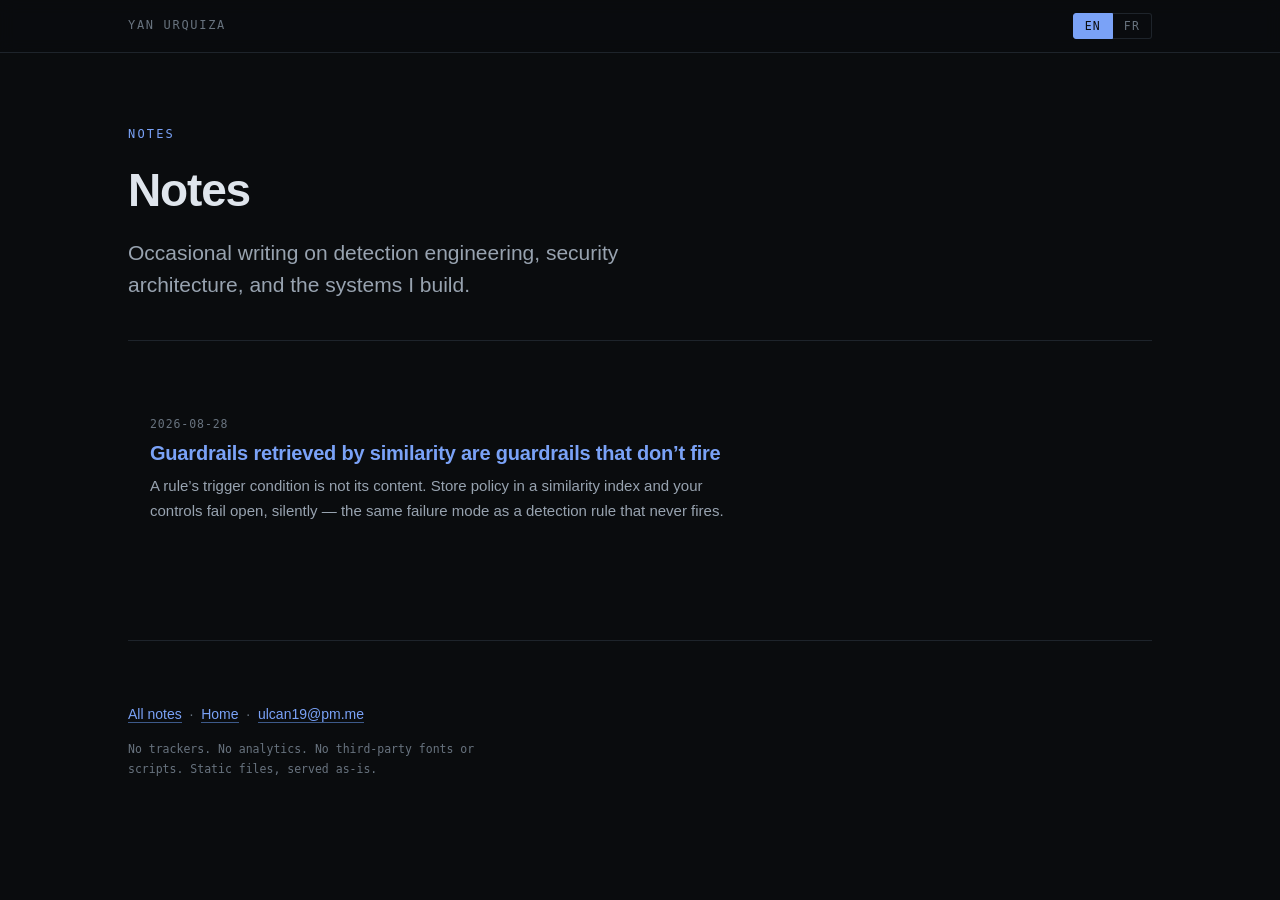
==== commit b0bcd40d: "Add initial HTML structure for notes page" ====
--- a/notes/index.html
+++ b/notes/index.html
@@ -13,12 +13,12 @@
 <meta charset="utf-8">
 <meta http-equiv="Content-Security-Policy" content="default-src 'none'; script-src 'sha256-KfGsESvEz+jCX8xVicMwv64JnHQrKuyaW6OFuk45C/k='; style-src 'sha256-35J4e5z7XOuIh4kIiBUbuSPBWTdDoBjlUQrKYLNTdx4='; img-src 'self' data:; connect-src 'none'; form-action 'none'; base-uri 'none'; upgrade-insecure-requests">
 <meta name="viewport" content="width=device-width, initial-scale=1">
-<title>Guardrails retrieved by similarity are guardrails that don't fire — Yan Urquiza</title>
-<meta name="description" content="A rule's trigger condition is not its content. Storing agent policy in a similarity index builds a control that fails open, silently.">
-<meta property="og:title" content="Guardrails retrieved by similarity are guardrails that don't fire">
-<meta property="og:description" content="A rule's trigger condition is not its content. Storing agent policy in a similarity index builds a control that fails open, silently.">
-<meta property="og:type" content="article">
-<link rel="canonical" href="https://yan.kitaribu.xyz/notes/guardrails-retrieved-by-similarity/">
+<title>Notes — Yan Urquiza</title>
+<meta name="description" content="Occasional writing on detection engineering, security architecture, and the systems I build.">
+<meta property="og:title" content="Notes — Yan Urquiza">
+<meta property="og:description" content="Occasional writing on detection engineering, security architecture, and the systems I build.">
+<meta property="og:type" content="website">
+<link rel="canonical" href="https://yan.kitaribu.xyz/notes/">
 <style>
 :root{
   --bg:#0a0c0e; --bg-2:#101317; --line:#1e242b; --line-2:#2a323b;
@@ -94,237 +94,24 @@
 </div>
 <div class="wrap">
 <header class="post-head">
-  <p class="eyebrow" data-en="Note &middot; Detection engineering" data-fr="Note &middot; Ingénierie de détection">Note &middot; Detection engineering</p>
-  <h1 data-en="Guardrails retrieved by similarity are guardrails that don&rsquo;t fire"
-      data-fr="Un garde-fou récupéré par similarité est un garde-fou qui ne se déclenche pas">Guardrails retrieved by similarity are guardrails that don&rsquo;t fire</h1>
-  <p class="standfirst" data-en="Agent memory that stores rules and knowledge in one vector index has a silent control failure built into it."
-     data-fr="Une mémoire d&rsquo;agent qui range règles et connaissances dans un même index vectoriel embarque une défaillance de contrôle silencieuse.">Agent memory that stores rules and knowledge in one vector index has a silent control failure built into it.</p>
-  <p class="meta"><time datetime="2026-08-28">2026-08-28</time></p>
+  <p class="eyebrow" data-en="Notes" data-fr="Notes">Notes</p>
+  <h1 data-en="Notes" data-fr="Notes">Notes</h1>
+  <p class="standfirst" data-en="Occasional writing on detection engineering, security architecture, and the systems I build."
+     data-fr="Écrits occasionnels sur l&rsquo;ingénierie de détection, l&rsquo;architecture de sécurité, et les systèmes que je construis.">Occasional writing on detection engineering, security architecture, and the systems I build.</p>
 </header>
 
-<article class="prose">
-<div data-lang-block="en" class="on">
-
-<p class="quote">Never commit a secret in plaintext.</p>
-
-<p>That is a rule your team has written down. Now here is a task:</p>
-
-<p class="quote">Add a Postgres client to the ingestion service.</p>
-
-<p>Compute the cosine similarity between those two strings. It is close to zero. They share no vocabulary, no topic, no surface structure. A top-k retrieval over a store containing that rule and a few thousand other entries will not return it.</p>
-
-<p>So the rule is absent from context at exactly the moment the agent is about to write a connection string.</p>
-
-<p>This is not a bad-embedding problem. A better model will not fix it, because the two texts genuinely are not similar &mdash; the retrieval is working correctly and returning the wrong thing. It is a category error in the architecture.</p>
-
-<h2>Why it&rsquo;s a category error</h2>
-
-<p>Knowledge and rules have different trigger conditions.</p>
-
-<p>A piece of knowledge is relevant when it <strong>resembles</strong> the question. &ldquo;How does our auth flow work&rdquo; should retrieve the auth ADR. Similarity is the right relevance signal, because the thing you need looks like the thing you asked.</p>
-
-<p>A rule is relevant when it <strong>applies</strong> &mdash; when the current activity falls inside its scope. Its trigger condition is a predicate over the situation, not a resemblance to its own text. &ldquo;Never commit a secret in plaintext&rdquo; applies whenever code is being written. Nothing about that predicate is recoverable from the rule&rsquo;s wording.</p>
-
-<p>Retrieval by resemblance answers <em>what looks like this?</em>. Rules need an answer to <em>what applies here?</em>. Those are different queries, and running the second one through machinery built for the first gives you guardrails that fire when they happen to be topically adjacent to the risk, and stay silent otherwise.</p>
-
-<h2>Why this is a security problem, not a tuning problem</h2>
-
-<p>Anyone who has run detection at scale recognises the shape.</p>
-
-<p>A rule that doesn&rsquo;t fire produces no alert. No alert looks identical to no threat. The system reports success in both cases, and the only symptom of the broken one is an absence &mdash; nothing in the logs, nothing on the dashboard, nothing to page on. You find out when something lands in production, or when somebody audits by hand.</p>
-
-<p>Vector-retrieved guardrails have precisely this property. The agent produces plausible output, the retrieval layer returns a normal-looking top-k, no error is raised anywhere, and the policy that should have blocked the action was simply never in the room. Every observable signal says the system worked.</p>
-
-<div class="callout"><p>Controls that fail open, without noise, are the worst class of control. Treating policy as one more thing to look up in a similarity index builds one of those by construction.</p></div>
-
-<h2>The fix is unglamorous: split the store</h2>
-
-<p>Two layers, retrieved differently, because they answer different queries.</p>
-
-<table class="layers">
-<thead><tr><th>Layer</th><th>Size</th><th>Retrieval</th></tr></thead>
-<tbody>
-<tr><td>Rules</td><td>20&ndash;200 entries</td><td><strong>Scrolled in full</strong> by scope filter. Never searched.</td></tr>
-<tr><td>Knowledge</td><td>10<sup>3</sup>&ndash;10<sup>5</sup> chunks</td><td>Semantic search, top-k, filtered by project.</td></tr>
-</tbody>
-</table>
-
-<p>The rules layer is retrieved by payload filter on scope: everything active that applies globally, plus everything scoped to the current project. No ranking, no top-k, no embedding involved at retrieval time.</p>
-
-<p>The objection is cost, and the objection doesn&rsquo;t survive arithmetic. Keep the layer to 20&ndash;200 entries, cap each entry at 200 characters, and the whole thing is a few thousand tokens &mdash; noise next to a modern context window, and cheaper than a single wasted turn spent undoing an action a rule would have prevented.</p>
-
-<p>The knowledge layer keeps everything else: ADRs, transcripts, code, postmortems, references. Similarity is the correct relevance signal there, and it scales.</p>
-
-<p>The split is the whole idea. Everything below is what makes it hold up.</p>
-
-<h2>What a scrollable rule looks like</h2>
-
-<p>Scrolling the whole layer only works if the layer stays small, and it only stays small if the entries are disciplined. Four constraints, all of which are really the same constraint:</p>
-
-<ol>
-<li><strong>Imperative.</strong> One rule per entry, stated as an instruction.</li>
-<li><strong>Falsifiable.</strong> You must be able to say whether it was followed. If two people can disagree about compliance, it isn&rsquo;t a rule.</li>
-<li><strong>Under 200 characters.</strong> Reasoning goes in a separate <code>rationale</code> field, which is stored and never injected.</li>
-<li><strong>No hedging.</strong> &ldquo;Prefer&rdquo;, &ldquo;try to&rdquo;, &ldquo;where possible&rdquo; produce entries that cannot be violated and therefore cannot be enforced. They cost context and buy nothing.</li>
-</ol>
-
-<p>Bad: <em>Favour clean code.</em><br>
-Good: <em>Every public function carries complete type hints; CI fails otherwise.</em></p>
-
-<p>The second one can be checked. The first one is a mood.</p>
-
-<h2>Precedence, because rules conflict</h2>
-
-<p>Once you have a policy layer, you need a resolution order, and you need it written down rather than improvised per call.</p>
-
-<ul>
-<li><strong>Priority.</strong> Hard rule / strong default / preference. A hard rule is not worked around silently; if a session instruction contradicts one, the agent says so before complying.</li>
-<li><strong>Specificity.</strong> Project scope beats domain scope beats global scope.</li>
-<li><strong>Recency</strong>, only as a tie-break at equal specificity.</li>
-<li><strong>Unresolvable conflicts get surfaced, not arbitrated.</strong> Two active rules that genuinely contradict each other is a defect in the policy set. An agent that quietly picks one has hidden the defect instead of reporting it.</li>
+<section class="prose">
+<ul class="notes-list">
+  <li>
+    <span class="d"><time datetime="2026-08-28">2026-08-28</time></span>
+    <h2><a href="/notes/guardrails-retrieved-by-similarity/"
+           data-en="Guardrails retrieved by similarity are guardrails that don&rsquo;t fire"
+           data-fr="Un garde-fou récupéré par similarité est un garde-fou qui ne se déclenche pas">Guardrails retrieved by similarity are guardrails that don&rsquo;t fire</a></h2>
+    <p data-en="A rule&rsquo;s trigger condition is not its content. Store policy in a similarity index and your controls fail open, silently &mdash; the same failure mode as a detection rule that never fires."
+       data-fr="La condition de déclenchement d&rsquo;une règle n&rsquo;est pas son contenu. Rangez la politique dans un index de similarité et vos contrôles échouent en silence &mdash; le mode de défaillance d&rsquo;une règle de détection qui ne se déclenche jamais.">A rule&rsquo;s trigger condition is not its content. Store policy in a similarity index and your controls fail open, silently &mdash; the same failure mode as a detection rule that never fires.</p>
+  </li>
 </ul>
-
-<h2>Supersede, never delete</h2>
-
-<p>A rule that stops being true is marked superseded and points at its replacement. It stays in the store, excluded from retrieval by its status.</p>
-
-<p>This costs nothing and buys the history of what you tried and abandoned &mdash; which is the thing that stops a team from relitigating the same decision every eight months. Reserve outright retirement for rules that became meaningless: the project died, the tool is gone.</p>
-
-<h2>The predictable way this rots</h2>
-
-<p>Not data loss. Bloat.</p>
-
-<p>The rules layer accumulates near-duplicates that disagree at the margins, and one day it no longer fits comfortably in context. The tempting fix at that point is to put a vector index in front of it.</p>
-
-<p>Don&rsquo;t. That reintroduces the original failure, and it does it at the exact moment the policy set is at its messiest &mdash; which is when you most need the whole thing visible.</p>
-
-<p>An unscrollable rules layer is a signal to consolidate. Flag pairs above a similarity threshold as merge candidates. Flag rules never retrieved in N days as retirement candidates. Flag rules scoped to projects that no longer exist. Then have a human decide: the output of consolidation is a proposal, never an automatic edit. Silently rewriting your own policy set is a worse failure than the one you started with.</p>
-
-<h2>Scope of the claim</h2>
-
-<p>This isn&rsquo;t specific to any vendor, framework, or vector database. It applies to any agent with both a knowledge store and a policy layer &mdash; which, increasingly, is any agent granted the ability to act.</p>
-
-<p>The question to ask of your own setup is narrow and answerable: <strong>take your most important guardrail, take a task that would violate it, and check whether your retrieval layer actually returns the rule.</strong></p>
-
-<p class="kicker">If it doesn&rsquo;t, you don&rsquo;t have a guardrail. You have a document.</p>
-
-<div class="repo">
-<a href="https://github.com/Karibusan/scoped-memory" rel="noopener">Reference implementation &mdash; schema, ingestion, consolidation</a>
-</div>
-
-</div>
-
-<div data-lang-block="fr">
-
-<p class="quote">Ne jamais commiter un secret en clair.</p>
-
-<p>Voilà une règle que votre équipe a écrite. Voici maintenant une tâche&nbsp;:</p>
-
-<p class="quote">Ajouter un client Postgres au service d&rsquo;ingestion.</p>
-
-<p>Calculez la similarité cosinus entre ces deux chaînes. Elle est proche de zéro. Aucun vocabulaire commun, aucun sujet commun, aucune structure commune. Une recherche top-k sur un index contenant cette règle et quelques milliers d&rsquo;autres entrées ne la retournera pas.</p>
-
-<p>La règle est donc absente du contexte au moment précis où l&rsquo;agent s&rsquo;apprête à écrire une chaîne de connexion.</p>
-
-<p>Ce n&rsquo;est pas un problème d&rsquo;embedding. Un meilleur modèle n&rsquo;y changera rien&nbsp;: les deux textes ne se ressemblent réellement pas &mdash; la recherche fonctionne correctement et retourne la mauvaise chose. C&rsquo;est une erreur de catégorie dans l&rsquo;architecture.</p>
-
-<h2>Pourquoi c&rsquo;est une erreur de catégorie</h2>
-
-<p>Connaissances et règles n&rsquo;ont pas la même condition de déclenchement.</p>
-
-<p>Une connaissance est pertinente quand elle <strong>ressemble</strong> à la question. «&nbsp;Comment marche notre flux d&rsquo;authentification&nbsp;» doit retourner l&rsquo;ADR correspondant. La similarité est le bon signal de pertinence, parce que ce dont vous avez besoin ressemble à ce que vous avez demandé.</p>
-
-<p>Une règle est pertinente quand elle <strong>s&rsquo;applique</strong> &mdash; quand l&rsquo;activité en cours tombe dans sa portée. Sa condition de déclenchement est un prédicat sur la situation, pas une ressemblance avec son propre texte. «&nbsp;Ne jamais commiter un secret en clair&nbsp;» s&rsquo;applique dès qu&rsquo;on écrit du code. Rien de ce prédicat n&rsquo;est récupérable depuis la formulation de la règle.</p>
-
-<p>La récupération par ressemblance répond à <em>qu&rsquo;est-ce qui ressemble à ça&nbsp;?</em>. Les règles exigent une réponse à <em>qu&rsquo;est-ce qui s&rsquo;applique ici&nbsp;?</em>. Ce sont deux requêtes différentes, et faire passer la seconde par une machinerie conçue pour la première donne des garde-fous qui se déclenchent quand ils se trouvent être thématiquement voisins du risque, et restent muets sinon.</p>
-
-<h2>Pourquoi c&rsquo;est un problème de sécurité, pas de réglage</h2>
-
-<p>Quiconque a fait de la détection à l&rsquo;échelle reconnaît le motif.</p>
-
-<p>Une règle qui ne se déclenche pas ne produit aucune alerte. L&rsquo;absence d&rsquo;alerte est indiscernable de l&rsquo;absence de menace. Le système signale un succès dans les deux cas, et le seul symptôme du cas défaillant est une absence &mdash; rien dans les logs, rien sur le tableau de bord, rien qui réveille personne. On l&rsquo;apprend quand quelque chose atterrit en production, ou quand quelqu&rsquo;un audite à la main.</p>
-
-<p>Les garde-fous récupérés par vecteur ont exactement cette propriété. L&rsquo;agent produit une sortie plausible, la couche de récupération retourne un top-k d&rsquo;apparence normale, aucune erreur nulle part, et la politique qui aurait dû bloquer l&rsquo;action n&rsquo;était simplement jamais dans la pièce. Tous les signaux observables disent que le système a marché.</p>
-
-<div class="callout"><p>Les contrôles qui échouent en mode passant, sans bruit, sont la pire catégorie de contrôle. Traiter la politique comme une chose de plus à chercher dans un index de similarité en construit un par conception.</p></div>
-
-<h2>Le correctif est sans gloire&nbsp;: séparer le stockage</h2>
-
-<p>Deux couches, récupérées différemment, parce qu&rsquo;elles répondent à des requêtes différentes.</p>
-
-<table class="layers">
-<thead><tr><th>Couche</th><th>Volume</th><th>Récupération</th></tr></thead>
-<tbody>
-<tr><td>Règles</td><td>20&ndash;200 entrées</td><td><strong>Scrollée intégralement</strong> par filtre de portée. Jamais cherchée.</td></tr>
-<tr><td>Connaissances</td><td>10<sup>3</sup>&ndash;10<sup>5</sup> chunks</td><td>Recherche sémantique, top-k, filtrée par projet.</td></tr>
-</tbody>
-</table>
-
-<p>La couche de règles se récupère par filtre sur le payload&nbsp;: tout ce qui est actif et s&rsquo;applique globalement, plus tout ce qui est rattaché au projet courant. Aucun classement, aucun top-k, aucun embedding impliqué au moment de la récupération.</p>
-
-<p>L&rsquo;objection est le coût, et elle ne survit pas à l&rsquo;arithmétique. Maintenez la couche entre 20 et 200 entrées, plafonnez chacune à 200 caractères, et l&rsquo;ensemble pèse quelques milliers de tokens &mdash; du bruit à côté d&rsquo;une fenêtre de contexte moderne, et moins cher qu&rsquo;un seul tour gâché à défaire une action qu&rsquo;une règle aurait empêchée.</p>
-
-<p>La couche de connaissances garde tout le reste&nbsp;: ADR, transcriptions, code, postmortems, références. La similarité y est le bon signal de pertinence, et elle passe à l&rsquo;échelle.</p>
-
-<p>La séparation, c&rsquo;est toute l&rsquo;idée. Ce qui suit ne sert qu&rsquo;à la rendre tenable.</p>
-
-<h2>À quoi ressemble une règle scrollable</h2>
-
-<p>Scroller toute la couche ne fonctionne que si elle reste petite, et elle ne reste petite que si les entrées sont disciplinées. Quatre contraintes, qui n&rsquo;en font qu&rsquo;une&nbsp;:</p>
-
-<ol>
-<li><strong>Impérative.</strong> Une règle par entrée, formulée comme une instruction.</li>
-<li><strong>Falsifiable.</strong> On doit pouvoir dire si elle a été respectée. Si deux personnes peuvent en débattre, ce n&rsquo;est pas une règle.</li>
-<li><strong>Moins de 200 caractères.</strong> Le raisonnement va dans un champ <code>rationale</code> séparé, stocké et jamais injecté.</li>
-<li><strong>Aucune formulation molle.</strong> «&nbsp;Privilégier&nbsp;», «&nbsp;essayer de&nbsp;», «&nbsp;autant que possible&nbsp;» produisent des entrées qui ne peuvent pas être violées, donc pas appliquées. Elles coûtent du contexte et n&rsquo;achètent rien.</li>
-</ol>
-
-<p>Mauvais&nbsp;: <em>Privilégier du code propre.</em><br>
-Bon&nbsp;: <em>Toute fonction publique porte des type hints complets&nbsp;; le CI échoue sinon.</em></p>
-
-<p>La seconde est vérifiable. La première est une humeur.</p>
-
-<h2>Précédence, parce que les règles se contredisent</h2>
-
-<p>Dès qu&rsquo;on a une couche de politique, il faut un ordre de résolution, et il doit être écrit plutôt qu&rsquo;improvisé à chaque appel.</p>
-
-<ul>
-<li><strong>Priorité.</strong> Règle dure / défaut fort / préférence. Une règle dure ne se contourne pas en silence&nbsp;; si une consigne de session la contredit, l&rsquo;agent le dit avant d&rsquo;obéir.</li>
-<li><strong>Spécificité.</strong> La portée projet l&rsquo;emporte sur la portée domaine, qui l&rsquo;emporte sur la portée globale.</li>
-<li><strong>Récence</strong>, uniquement en départage à spécificité égale.</li>
-<li><strong>Les conflits insolubles sont signalés, pas arbitrés.</strong> Deux règles actives qui se contredisent réellement, c&rsquo;est un défaut du jeu de règles. Un agent qui en choisit une en silence a masqué le défaut au lieu de le signaler.</li>
-</ul>
-
-<h2>Superséder, jamais supprimer</h2>
-
-<p>Une règle qui cesse d&rsquo;être vraie est marquée supersédée et pointe vers celle qui la remplace. Elle reste dans le stockage, exclue de la récupération par son statut.</p>
-
-<p>Ça ne coûte rien et ça achète l&rsquo;historique de ce qu&rsquo;on a essayé puis abandonné &mdash; ce qui évite à une équipe de rejuger la même décision tous les huit mois. Réservez le retrait pur et simple aux règles devenues sans objet&nbsp;: le projet est mort, l&rsquo;outil a disparu.</p>
-
-<h2>La façon prévisible dont ça pourrit</h2>
-
-<p>Pas la perte de données. L&rsquo;inflation.</p>
-
-<p>La couche de règles accumule des quasi-doublons qui se contredisent à la marge, et un jour elle ne tient plus confortablement dans le contexte. La solution tentante à ce moment-là est d&rsquo;y mettre un index vectoriel.</p>
-
-<p>Ne le faites pas. Cela réintroduit la défaillance initiale, et précisément au moment où le jeu de règles est au plus sale &mdash; c&rsquo;est-à-dire quand vous avez le plus besoin de le voir en entier.</p>
-
-<p>Une couche de règles devenue trop grosse pour être scrollée est un signal de consolidation. Repérez les paires au-dessus d&rsquo;un seuil de similarité comme candidates à la fusion. Repérez les règles jamais récupérées depuis N jours comme candidates au retrait. Repérez les règles rattachées à des projets qui n&rsquo;existent plus. Puis laissez un humain trancher&nbsp;: la sortie de la consolidation est une proposition, jamais une modification automatique. Réécrire en silence son propre jeu de règles est une défaillance pire que celle qu&rsquo;on voulait corriger.</p>
-
-<h2>Portée de l&rsquo;argument</h2>
-
-<p>Rien de tout ceci n&rsquo;est spécifique à un éditeur, un framework ou une base vectorielle. Cela s&rsquo;applique à tout agent disposant à la fois d&rsquo;un stockage de connaissances et d&rsquo;une couche de politique &mdash; c&rsquo;est-à-dire, de plus en plus, à tout agent autorisé à agir.</p>
-
-<p>La question à poser à votre propre système est étroite et vérifiable&nbsp;: <strong>prenez votre garde-fou le plus important, prenez une tâche qui le violerait, et vérifiez si votre couche de récupération retourne effectivement la règle.</strong></p>
-
-<p class="kicker">Si non, vous n&rsquo;avez pas un garde-fou. Vous avez un document.</p>
-
-<div class="repo">
-<a href="https://github.com/Karibusan/scoped-memory" rel="noopener">Implémentation de référence &mdash; schéma, ingestion, consolidation</a>
-</div>
-
-</div>
-</article>
+</section>
 
 <footer>
   <p><a href="/notes/" data-en="All notes" data-fr="Toutes les notes">All notes</a> &nbsp;·&nbsp; <a href="/" data-en="Home" data-fr="Accueil">Home</a> &nbsp;·&nbsp; <a href="mailto:ulcan19@pm.me">ulcan19@pm.me</a></p>
